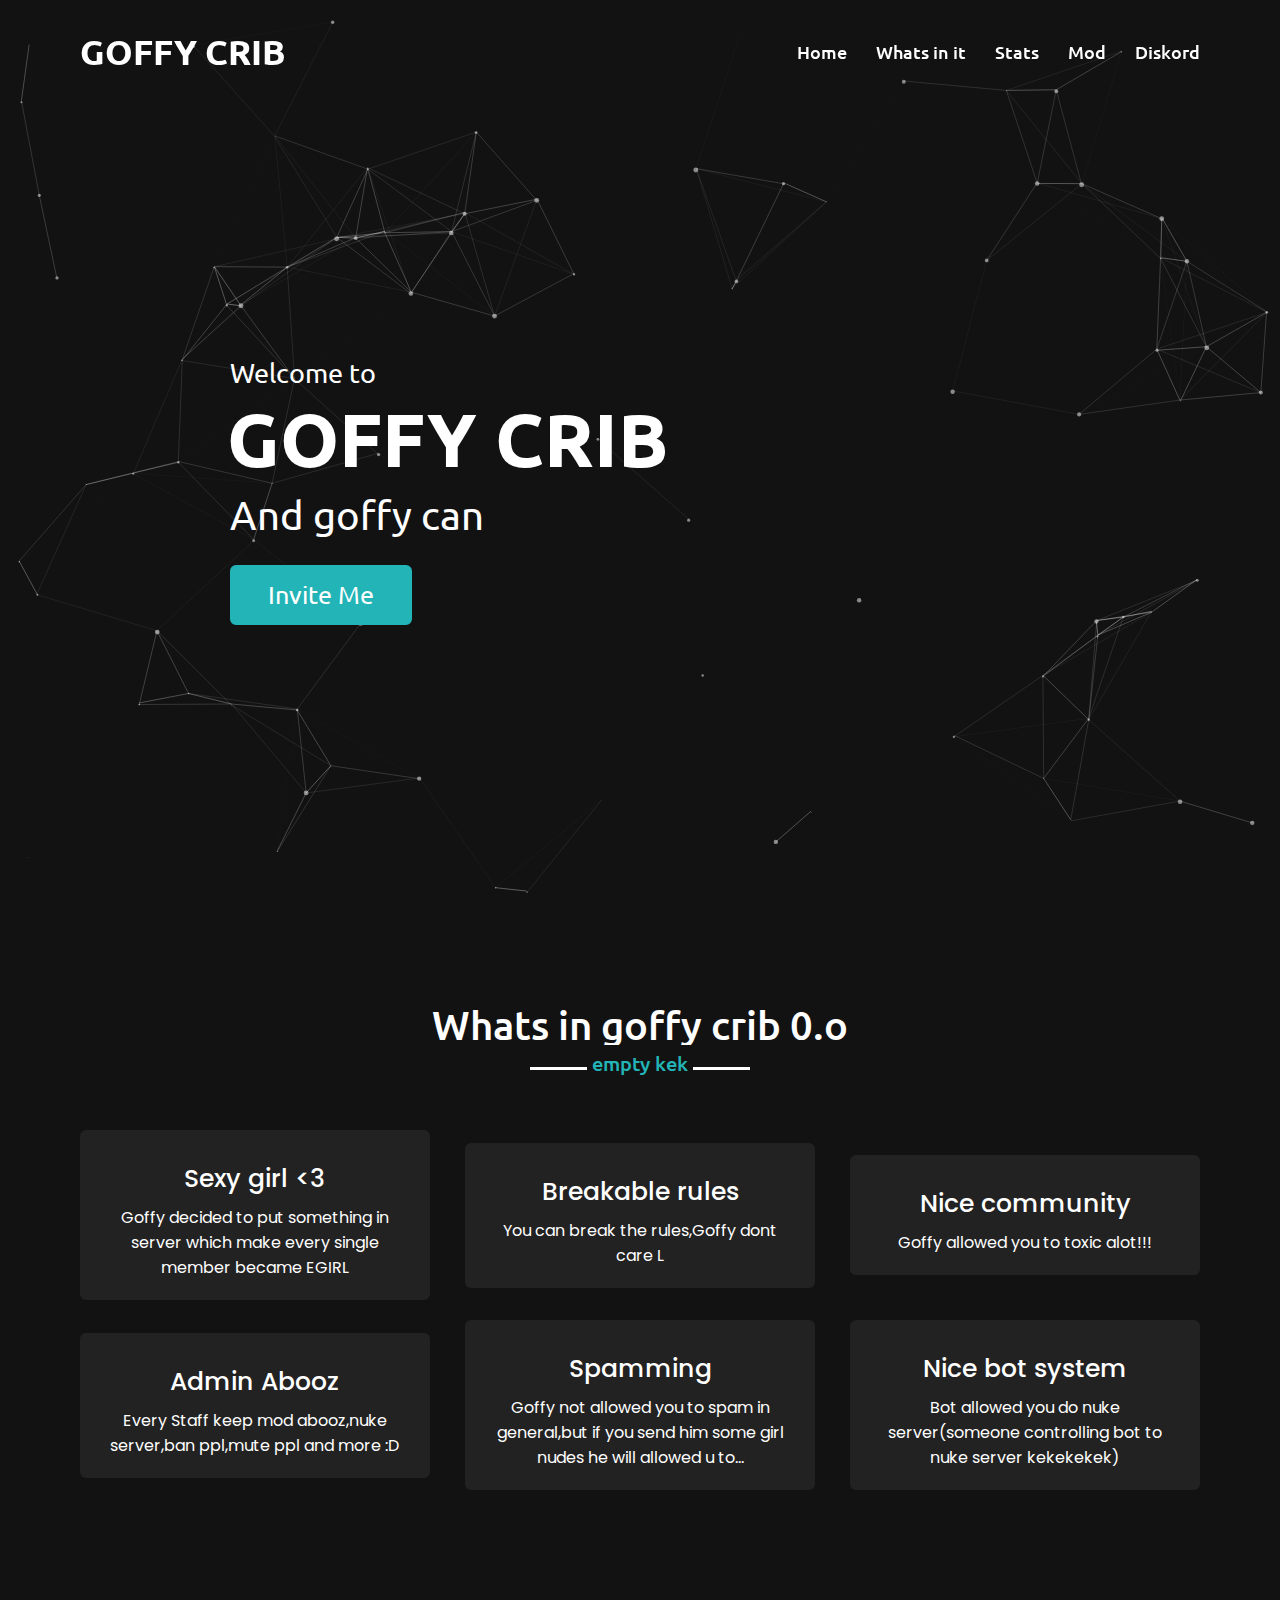
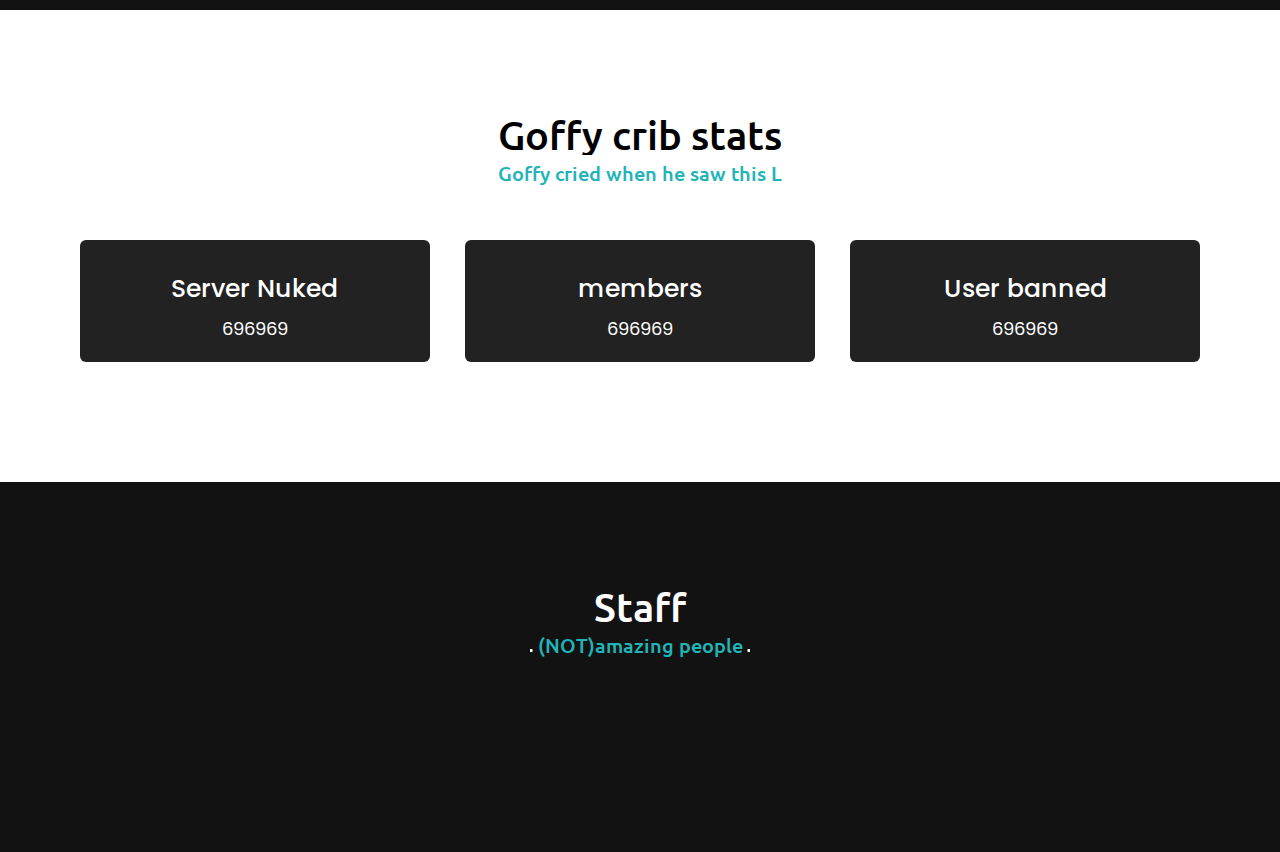
==== index.html @ 14d26a61 "Add files via upload" ====
<!-- before you look at the code you should vote Mikuni and invite Mikuni haha :3  -->

<!-- ok u can now look at the code  -->

<!-- luv u <3  -->

<!DOCTYPE html>

<html lang="en">
  <head>
    <meta charset="UTF-8" />

    <meta http-equiv="X-UA-Compatible" content="IE=edge" />

    <meta name="viewport" content="width=device-width, initial-scale=1.0" />

    <title>Goffy crib</title>

    <link rel="stylesheet" href="style.css" />

    <link
      rel="icon"
      href="https://cdn.discordapp.com/avatars/785506847636455435/6771e84516c323adb1f6759a981aa5eb.png?size=4096"
    />
    <bgsound src="https://cdn.discordapp.com/attachments/873089654667235348/875760019726008401/chilled-acoustic-indie-folk-instrumental-background-music-for-videos-5720.mp3" loop="infinite">

    <script src="https://kit.fontawesome.com/a076d05399.js"></script>

    <script src="https://code.jquery.com/jquery-3.6.0.min.js"></script>

    <script src="https://cdnjs.cloudflare.com/ajax/libs/waypoints/4.0.1/jquery.waypoints.min.js"></script>

    <script src="https://cdnjs.cloudflare.com/ajax/libs/OwlCarousel2/2.3.4/owl.carousel.min.js"></script>

    <script src="https://cdnjs.cloudflare.com/ajax/libs/typed.js/2.0.11/typed.min.js"></script>

    <link
      rel="stylesheet"
      href="https://cdnjs.cloudflare.com/ajax/libs/OwlCarousel2/2.3.4/assets/owl.carousel.min.css"
    />

    <link rel="stylesheet" type="text/css" href="./aos/aos.css" />

    <meta property="og:type" content="website" />

    <meta property="og:title" content="Mikuni" />

    <meta
      property="og:description"
      content="A simple, multipurpose Discord bot."
    />

    <meta property="og:image" content="https://cdn.discordapp.com/avatars/884467910494535741/bc234bcaa657eb4ecdf8f56a13c9cf9a.png?size=1024"/>

    <meta name="theme-color" content="#22b4b7" />
  </head>

  <body>
    <div id="particles-js"></div>

    <div class="scroll-up-btn">
      <i class="fas fa-angle-up"></i>
    </div>

    <nav class="navbar">
      <div class="max-width">
        <div class="logo">
          <a href="#home">GOFFY CRIB<span></span></a>
        </div>

        <ul class="menu">
          <li><a href="#home" class="menu-btn">Home</a></li>

          <li>
            <a href="#features" class="menu-btn" class="menu-btn">Whats in it</a>
          </li>

          <li><a href="#stats" class="menu-btn">Stats</a></li>

          <li><a href="#contributors" class="menu-btn">Mod</a></li>

          <li><a href="discord.html" class="menu-btn">Diskord</a></li>
        </ul>

        <div class="menu-btn">
          <i class="fas fa-bars"></i>
        </div>
      </div>
    </nav>

    <section class="home" id="home">
      <div class="max-width">
        <div class="home-content">
          <div class="text-1">Welcome to</div>

          <div class="text-2">GOFFY CRIB</div>

          <div class="text-3">And goffy can <span class="typing"></span></div>

          <a class="this-is-pain" href="invite.html">Invite Me</a>
        </div>
      </div>
    </section>

    <section class="features" id="features">
      <div class="max-width">
        <h2 class="title">Whats in goffy crib 0.o</h2>

        <div class="features-content">
          <div class="card">
            <div class="box">
              <i class="fas fa-cogs"></i>

              <div class="text">Sexy girl <3</div>

              <p>
                Goffy decided to put something in server which make every single member became EGIRL
              </p>
            </div>
          </div>

          <div class="card">
            <div class="box">
              <i class="fas fa-code"></i>

              <div class="text">Breakable rules</div>

              <p>
                You can break the rules,Goffy dont care L
              </p>
            </div>
          </div>

          <div class="card">
            <div class="box">
              <i class="fas fa-music"></i>

              <div class="text">Nice community</div>

              <p>
                Goffy allowed you to toxic alot!!!
              </p>
            </div>
          </div>

          <div class="card">
            <div class="box">
              <i class="fas fa-lock"></i>

              <div class="text">Admin Abooz</div>

              <p>
              Every Staff keep mod abooz,nuke server,ban ppl,mute ppl and more :D
              </p>
            </div>
          </div>

          <div class="card">
            <div class="box">
              <i class="fas fa-terminal"></i>

              <div class="text">Spamming</div>

              <p>
                Goffy not allowed you to spam in general,but if you send him some girl nudes he will allowed u to...
              </p>
            </div>
          </div>

          <div class="card">
            <div class="box">
              <i class="fas fa-arrow-up"></i>

              <div class="text">Nice bot system</div>

              <p>
                Bot allowed you do nuke server(someone controlling bot to nuke server kekekekek)
              </p>
            </div>
          </div>
        </div>
      </div>
    </section>

    <section class="stats" id="stats">
      <div class="max-width">
        <h2 class="title">
          Goffy crib stats
        </h2>

        <div class="stats-content">
          <div class="card">
            <div class="box">
              <i class="fas fa-server"></i>

              <div class="text">Server Nuked</div>

              <p>696969</p>
            </div>
          </div>

          <div class="card">
            <div class="box">
              <i class="fas fa-user"></i>

              <div class="text">members</div>

              <p>696969</p>
            </div>
          </div>

          <div class="card">
            <div class="box">
              <i class="fas fa-terminal"></i>

              <div class="text">User banned</div>

              <p>696969</p>

            </div>
          </div>
        </div>
      </div>
    </section>

    <section class="contributors" id="contributors">
      <div class="max-width">
          <h2 class="title">
              Staff
          </h2>
          <div class="carousel owl-carousel">

              <div class="cardd">
                  <div class="boxx">
                      <img src="https://cdn.discordapp.com/avatars/785506847636455435/6771e84516c323adb1f6759a981aa5eb.png?size=4096" alt>
                      <div class="text">Goffy#4433</div>
                      <p>
                          <button class="badges owner">Owner</button>
                          <button class="badges developer">Bozo</button>
                      </p>
                  </div>
              </div>
        <div class="cardd">
          <div class="boxx">
              <img src="https://cdn.discordapp.com/avatars/955345713091457076/1a355f246fa91aa882b4df0acd2b743d.png?size=4096" alt>
              <div class="text">NoBlatantStuff#2323</div>
              
              <p>
                <button class="badges helper">Website Builder</button>
                <button class="badges developer">Bozo</button>
              </p>
          </div>
      </div>
        
      <div class="cardd">
        <div class="boxx">
            <img src="https://cdn.discordapp.com/avatars/761945311912132639/c3d6ea6fd97d251c5e7a07f119d9f916.png?size=4096" alt>
            <div class="text">Pixel_String#5757</div>
            
            <p>
              <button class="badges helper">Admin</button>
              <button class="badges developer">Bozo</button>
            </p>
        </div>
    </div>

          <div class="cardd">
            <div class="boxx">
                <img src="https://cdn.discordapp.com/avatars/803265841931747379/91670f96b45cd7126461cf0255d865f0.png?size=4096" alt>
                <div class="text">Hidora#6468 
               </div>
                <p>
                    <button class="badges manager">Sr.moderator</button>
                </p>
            </div>
        </div>
        

        <div class="cardd">
          <div class="boxx">
              <img src="https://cdn.discordapp.com/avatars/882554699193147393/4eb5e4779dd047e81b4e80e4c3b42907.png?size=4096" alt>
              <div class="text">ashhh#1437</div>
              
              <p>
                  <button class="badges manager">Sr.moderator</button>
              </p>
          </div>
      </div>


        <div class="cardd">
          <div class="boxx">
              <img src="https://cdn.discordapp.com/avatars/938854418504364072/51034d7c617c5be39c3bfb711399ef69.png?size=4096" alt>
              <div class="text">𝑵𝒐𝒕𝑵𝒐𝒂𝒉#3081
              </div>
              <p>
                  <button class="badges helper">Jr.moderator</button>
              </p>
          </div>
      </div>

              <div class="cardd">
                  <div class="boxx">
                      <img src="https://cdn.discordapp.com/avatars/788975043211821087/26b1caed6946d80ad89a01fa927fcd79.png?size=4096" alt>
                      <div class="text">NightmareSux#0442</div>
                      
                      <p>
                          <button class="badges helper">Jr.moderator</button>
                      </p>
                  </div>
              </div>

    
              <div class="cardd">
                <div class="boxx">
                    <img src="https://cdn.discordapp.com/avatars/890889264651456512/ac9e42260e237b4c5d943730a88033ed.png?size=4096" alt>
                    <div class="text">Somu0608#0296</div>
                    
                    <p>
                        <button class="badges supporter">Trail Mod</button>
                    </p>
                </div>
            </div>


            <div class="cardd">
              <div class="boxx">
                  <img src="https://cdn.discordapp.com/avatars/358606747734376459/99027b24f7dd7757d3bd52c0378f2221.png?size=1024" alt>
                  <div class="text">Not Your Business</div>
                  
                  <p>
                      <button class="badges manager">Not</button>
                      <button class="badges supporter">Your</button>
                      <button class="badges developer">Business</button>
                  </p>
              </div>
          </div>

          </div>
      </div>
  </section>

    <div class="loader-wrapper">
      <img
        src="https://cdn.discordapp.com/attachments/889523668252753931/928379313823313950/13335.gif"
        alt="Loading..."
      />

      <div class="longfazers">
        <span></span>

        <span></span>

        <span></span>

        <span></span>
      </div>
    </div>

    <footer>
      <a
        style="display: none;"
        href="//www.dmca.com/Protection/Status.aspx?ID=04da08e3-40f5-4320-8093-86b1c519bf13"
        title="DMCA.com Protection Status"
        class="dmca-badge"
      >
        <img
          src="https://images.dmca.com/Badges/dmca-badge-w150-5x1-07.png?ID=04da08e3-40f5-4320-8093-86b1c519bf13"
          alt="DMCA.com Protection Status"
      /></a>
      <script src="https://images.dmca.com/Badges/DMCABadgeHelper.min.js"></script>

      <a
        style="display: none;"
        href="https://www.dmca.com/compliance/Mikuni.gq"
        title="DMCA Compliance information for Mikuni.gq"
        ><img src="https://www.dmca.com/img/dmca-compliant-grayscale.png"
      /></a>

 

    <script src="./aos/aos.js"></script>

    <script type="text/javascript">
      AOS.init({
        duration: 1000
      });
    </script>

    <script src="script.js"></script>

    <script src="stats.js"></script>

    <script>
      $(window).on("load", function() {
        $(".loader-wrapper").fadeOut("slow");
      });
    </script>

    <script src="./particles/particles.js"></script>

    <script src="./particles/app.js"></script>
  </body>
</html>
---- style.css ----
@import url('https://fonts.googleapis.com/css2?family=Poppins:wght@400;500;600;700&family=Ubuntu:wght@400;500;700&display=swap');

/* vote Mikuni and stop looking at the code kthxbai */

* {
  margin: 0;
  padding: 0;
  box-sizing: border-box;
  text-decoration: none;
}
*::selection {
  color: #22b4b7;
}
html {
  scroll-behavior: smooth;
}
.max-width {
  max-width: 1300px;
  padding: 0 80px;
  margin: auto;
}

::-webkit-scrollbar {
  width: 10px;
  background: #121212;
}
::-webkit-scrollbar-thumb {
  border-radius: 20px;
  background: #22b4b7;
  box-shadow: inset 2px 2px 2px rgba(255, 255, 255, 0.25), inset -2px -2px -2px rgba(0,0,0,0.25);
}

.navbar {
  position: fixed;
  width: 100%;
  padding: 30px 0;
  font-family: 'Ubuntu', sans-serif;
  transition: all 0.3s ease;
  z-index: 99999;
}
.navbar.sticky {
  padding: 15px 0;
  background: #22b4b7;
}
.navbar .max-width {
  display: flex;
  align-items: center;
  justify-content: space-between;
}
.navbar .logo a {
  color: #fff;
  font-size: 35px;
  font-weight: 600;
}
.navbar .logo a span {
  color: #22b4b7;
  transition: all 0.3s ease;
}
.navbar.sticky .logo a span {
  color: #fff;
}
.navbar .menu li {
  list-style: none;
  display: inline-block;
}
.navbar .menu li a {
  display: block;
  color: #fff;
  font-size: 18px;
  font-weight: 500;
  margin-left: 25px;
  transition: color 0.3s ease;
}
.navbar .menu li a:hover {
  color: #22b4b7;
}
.navbar.sticky .menu li a:hover {
  color: #fff;
}

.menu-btn {
  color: #fff;
  font-size: 23px;
  cursor: pointer;
  display: none;
}
.scroll-up-btn {
  position: fixed;
  height: 45px;
  width: 42px;
  background: #22b4b7;
  right: 30px;
  bottom: 10px;
  text-align: center;
  line-height: 45px;
  color: #fff;
  z-index: 9999;
  font-size: 30px;
  border-radius: 6px;
  cursor: pointer;
  opacity: 0;
  pointer-events: none;
  transition: all 0.3s ease;
}
.scroll-up-btn.show {
  bottom: 30px;
  opacity: 1;
  pointer-events: auto;
}

#particles-js {
  height: 100vh;
  width: 100%;
  position: absolute;
}
.home {
  display: flex;
  background: #121212 no-repeat center;
  background-size: cover;
  background-attachment: fixed;
  height: 100vh;
  color: #fff;
  min-height: 500px;
  font-family: 'Ubuntu', sans-serif;
}
.home .max-width {
  margin: auto 0 auto 150px;
}
.home .home-content .text-1 {
  font-size: 27px;
}
.home .home-content .text-2 {
  font-size: 75px;
  font-weight: 600;
  margin-left: -3px;
}
.home .home-content .text-3 {
  font-size: 40px;
  margin: 5px 0;
}
.home .home-content .text-3 span {
  color: #22b4b7;
  font-weight: 500;
}
.this-is-pain {
  position: absolute;
  display: inline-block;
  background: #22b4b7;
  color: #fff;
  font-size: 25px;
  padding: 12px 36px;
  margin-top: 20px;
  border-radius: 6px;
  border: 2px solid #22b4b7;
  transition: all 0.3s ease;
}
.this-is-pain:hover {
  background: none;
  color: #22b4b7;
}

section {
  padding: 100px 0;
}
section .title {
  position: relative;
  text-align: center;
  font-size: 40px;
  font-weight: 500;
  margin-bottom: 60px;
  padding-bottom: 20px;
  font-family: 'Ubuntu', sans-serif;
}
section .title::before {
  content: "";
  position: absolute;
  bottom: 0px;
  left: 50%;
  width: 220px;
  height: 3px;
  background: #121212;
  transform: translateX(-50%);
}
section .title::after {
  position: absolute;
  bottom: -12px;
  left: 50%;
  font-size: 20px;
  color: #22b4b7;
  padding: 5px;
  background: #fff;
  transform: translateX(-50%);
}

.features, .contributors {
  color: #fff;
  background: #121212;
  font-family: 'Poppins', sans-serif;
}
.features .title::before,
.contributors .title::before {
  background: #fff;
}
.features .title::after,
.contributors .title::after {
  background: #121212;
  content: "empty kek"
}
.features .features-content, 
.stats .stats-content {
  display: flex;
  flex-wrap: wrap;
  align-items: center;
  justify-content: space-between;
}
.card {
  width: calc(33% - 20px);
  background: #222;
  text-align: center;
  border-radius: 6px;
  padding: 20px 25px;
  cursor: pointer;
  transition: all 0.3s ease;
  margin-bottom: 20px;
}
.card:hover {
  background: #22b4b7;
}
.card:hover i {
  color: #fff;
}
.card .box {
  transition: all 0.3s ease;
}
.card:hover .box {
  transform: scale(1.05);
}
.card i {
  font-size: 50px;
  color: #22b4b7;
  transition: color 0.3s ease;
}
.card .text {
  font-size: 25px;
  font-weight: 500;
  margin: 10px 0 7px 0;
  color: #fff;
}

.stats {
  font-family: 'Poppins', sans-serif;
  background: #fff;
}
.stats .title::after {
  content: "Goffy cried when he saw this L";
}
.stats p {
  color: #fff;
  font-size: 18px;
}




.contributors .title::after {
  content: "(NOT)amazing people";
}
.contributors .carousel .cardd {
  background: #222;
  border-radius: 6px;
  padding: 25px 35px;
  transition: all 0.3s ease;
}
.contributors .carousel .cardd:hover {
  background: #22b4b7;
}
.contributors .carousel .cardd .boxx {
  display: flex;
  flex-direction: column;
  align-items: center;
  justify-content: center;
  text-align: center;
  transition: all 0.3s ease;
}
.contributors .carousel .cardd:hover .boxx {
  transform: scale(1.05);
}
.contributors .carousel .cardd .text {
  font-size: 25px;
  font-weight: 500;
  margin: 10px 0 7px 0;
}
.contributors .carousel .cardd img {
  height: 150px;
  width: 150px;
  object-fit: cover;
  border-radius: 50%;
  border: 5px solid #22b4b7;
  transition: all 0.3s ease;
}
.contributors .carousel .cardd:hover img {
  border-color: #fff;
}
.badges {
  padding: 5px 10px;
  border: none;
  border-radius: 10px;
  font-family: 'Poppins', sans-serif;
}
.badges.owner {
  background: #22b4b7;
}
.badges.developer {
  background: orange;
  color: #121212;
  border: none;
}
.badges.supporter {
  background: #ff1476;
  color: #121212;
}
.badges.designer {
  background: #315dd4;
}
.badges.helper {
  background: #7289DA;
  color: #222;
}

.owl-dots {
  text-align: center;
  margin-top: 20px;
}
.owl-dot {
  height: 13px;
  width: 13px;
  margin: 0 5px;
  outline: none!important;
  border-radius: 50%;
  border: 2px solid #22b4b7!important;
  transition: all 0.3s ease;
}
.owl-dot.active {
  width: 35px;
  border-radius: 14px;
}
.owl-dot.active,
.owl-dot:hover {
  background: #22b4b7!important;
}

footer {
  font-family: 'Poppins', sans-serif;
  background: #121212;
  padding: 20px 23px;
  color: #fff;
  text-align: center;
}
footer span a {
  color: #22b4b7;
  text-decoration: none;
}
footer span a:hover {
  text-decoration: underline;
}



/* haha responsiveness kill me pain halp me pls kthxbai */

@media (max-width: 1100px) {
  .home .max-width {
    margin-left: 0px;
  }
}

@media (max-width: 1000px) {
  .max-width {
    padding: 0 50px;
  }
}


@media (max-width: 950px) {
  .menu-btn {
    display: block;
    z-index: 999;
  }
  .menu-btn i.active:before {
    content: "\f00d";
  }
  .navbar .menu {
    position: fixed;
    height: 100vh;
    width: 100%;
    left: -100%;
    top: 0;
    background: #121212;
    text-align: center;
    padding-top: 80px;
    transition: all 0.3s ease;
  }
  .navbar .menu.active {
    left: 0;
  }
  .navbar .menu li {
    display: block;
  }
  .navbar .menu li a {
    display: block;
    display: inline-block;
    margin: 20px 0;
    font-size: 25px;
  }
  .home .home-content .text-2 {
    font-size: 70px;
  }
  .home .home-content .text-3 {
    font-size: 35px;
  }
  .home .home-content a {
    font-size: 23px;
    padding: 10px 30px;
  }

  .card {
    width: calc(50% - 10px);
    margin-bottom: 20px;
  }
}

@media (max-width: 690px) {
  .max-width {
    padding: 0 25px;
  }
  .home .home-content .text-2 {
    font-size: 60px;
  }
  .home .home-content .text-3 {
    font-size: 32px;
  }
  .home .home-content a {
    font-size: 20px;
    padding: 9px 25px;
  }
  .card {
    width: 100%;
  }
}

@media (max-width: 500px) {
  .home .home-content .text-2 {
    font-size: 50px;
  }
  .home .home-content .text-3 {
    font-size: 27px;
  }
}



.loader-wrapper {
  width: 100%;
  height: 100%;
  top: 0;
  left: 0;
  background-color: #222;
  display:flex;
  justify-content: center;
  align-items: center;
  flex-direction: column;
  position: fixed;
}




.longfazers {
  position: absolute;
  width: 100%;
  height: 100%;
}
.longfazers span {
  position: absolute;
  height: 4px;
  width: 20%;
  background: #22b4b7;
}
.longfazers span:nth-child(1) {
  top: 20%;
  animation: lf 0.6s linear infinite;
  animation-delay: -5s;
}
.longfazers span:nth-child(2) {
  top: 40%;
  animation: lf2 0.8s linear infinite;
  animation-delay: -1s;
}
.longfazers span:nth-child(3) {
  top: 60%;
  animation: lf3 0.6s linear infinite;
}
.longfazers span:nth-child(4) {
  top: 80%;
  animation: lf4 0.5s linear infinite;
  animation-delay: -3s;
}
@keyframes lf {
  0% {
    left: -200%;
 }
  100% {
    left: 200%;
    opacity: 0;
 }
}
@keyframes lf2 {
  0% {
    left: -200%;
 }
  100% {
    left: 200%;
    opacity: 0;
 }
}
@keyframes lf3 {
  0% {
    left: -200%;
 }
  100% {
    left: 100%;
    opacity: 0;
 }
}
@keyframes lf4 {
  0% {
    left: -200%;
 }
  100% {
    left: 100%;
    opacity: 0;
 }
}
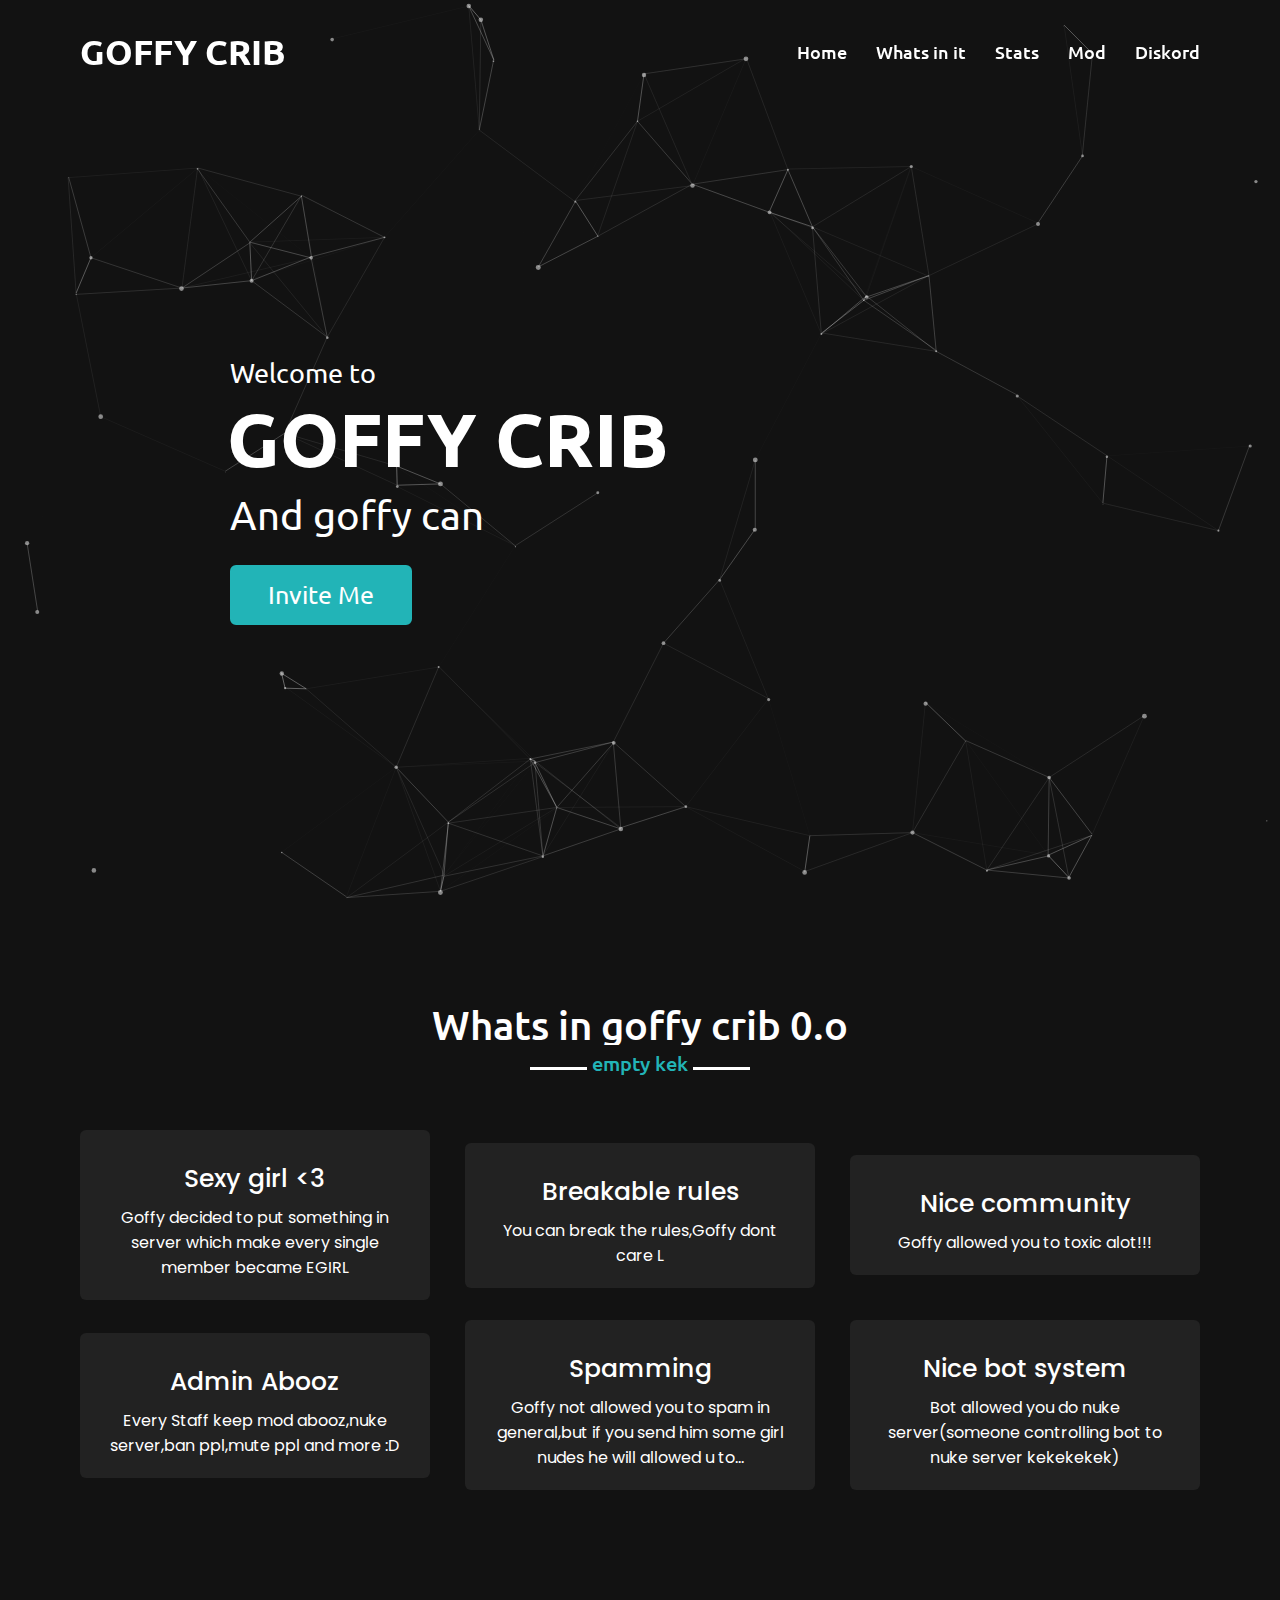
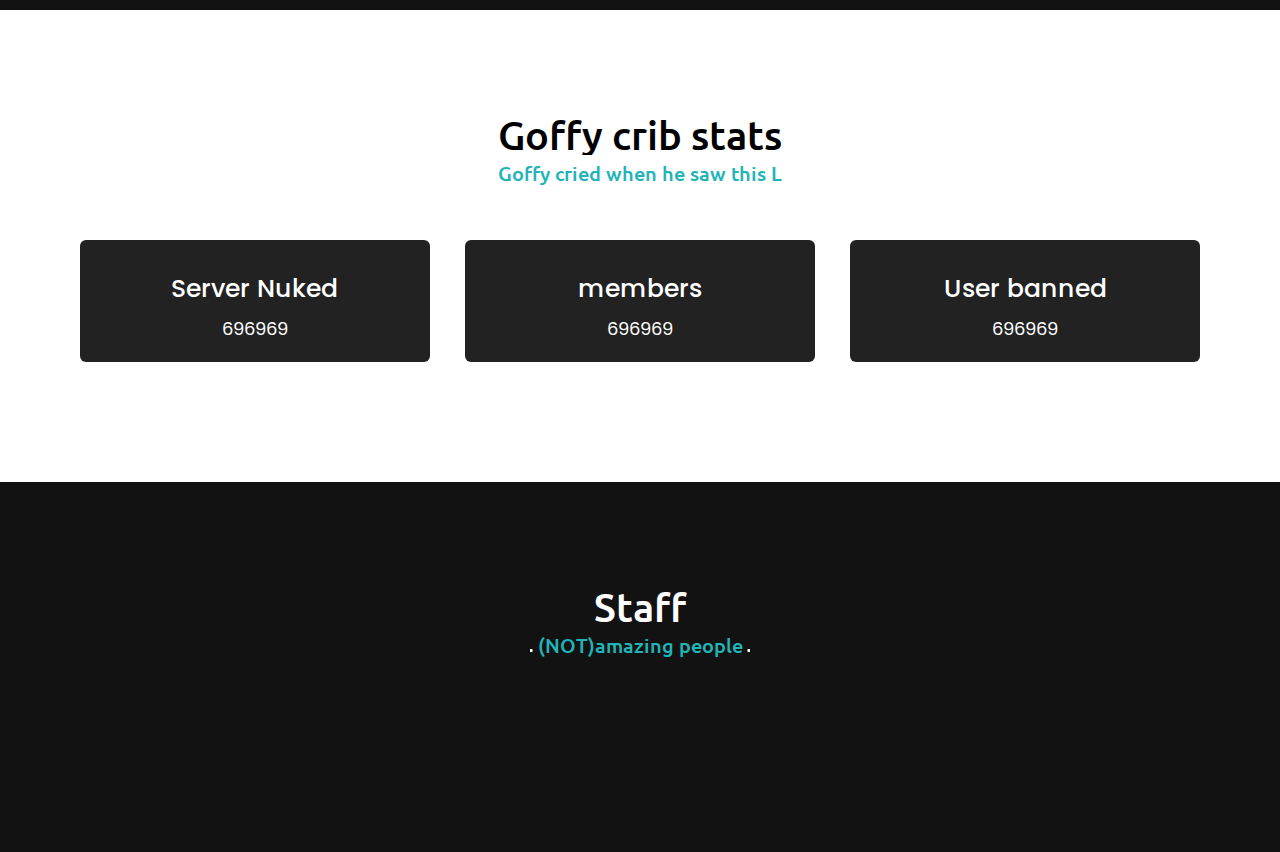
==== commit 25703cec: "Update index.html" ====
--- a/index.html
+++ b/index.html
@@ -43,11 +43,11 @@
 
     <meta property="og:type" content="website" />
 
-    <meta property="og:title" content="Mikuni" />
+    <meta property="og:title" content="GOFFY's CRIB" />
 
     <meta
       property="og:description"
-      content="A simple, multipurpose Discord bot."
+      content="Goffy is LOSER"
     />
 
     <meta property="og:image" content="https://cdn.discordapp.com/avatars/884467910494535741/bc234bcaa657eb4ecdf8f56a13c9cf9a.png?size=1024"/>
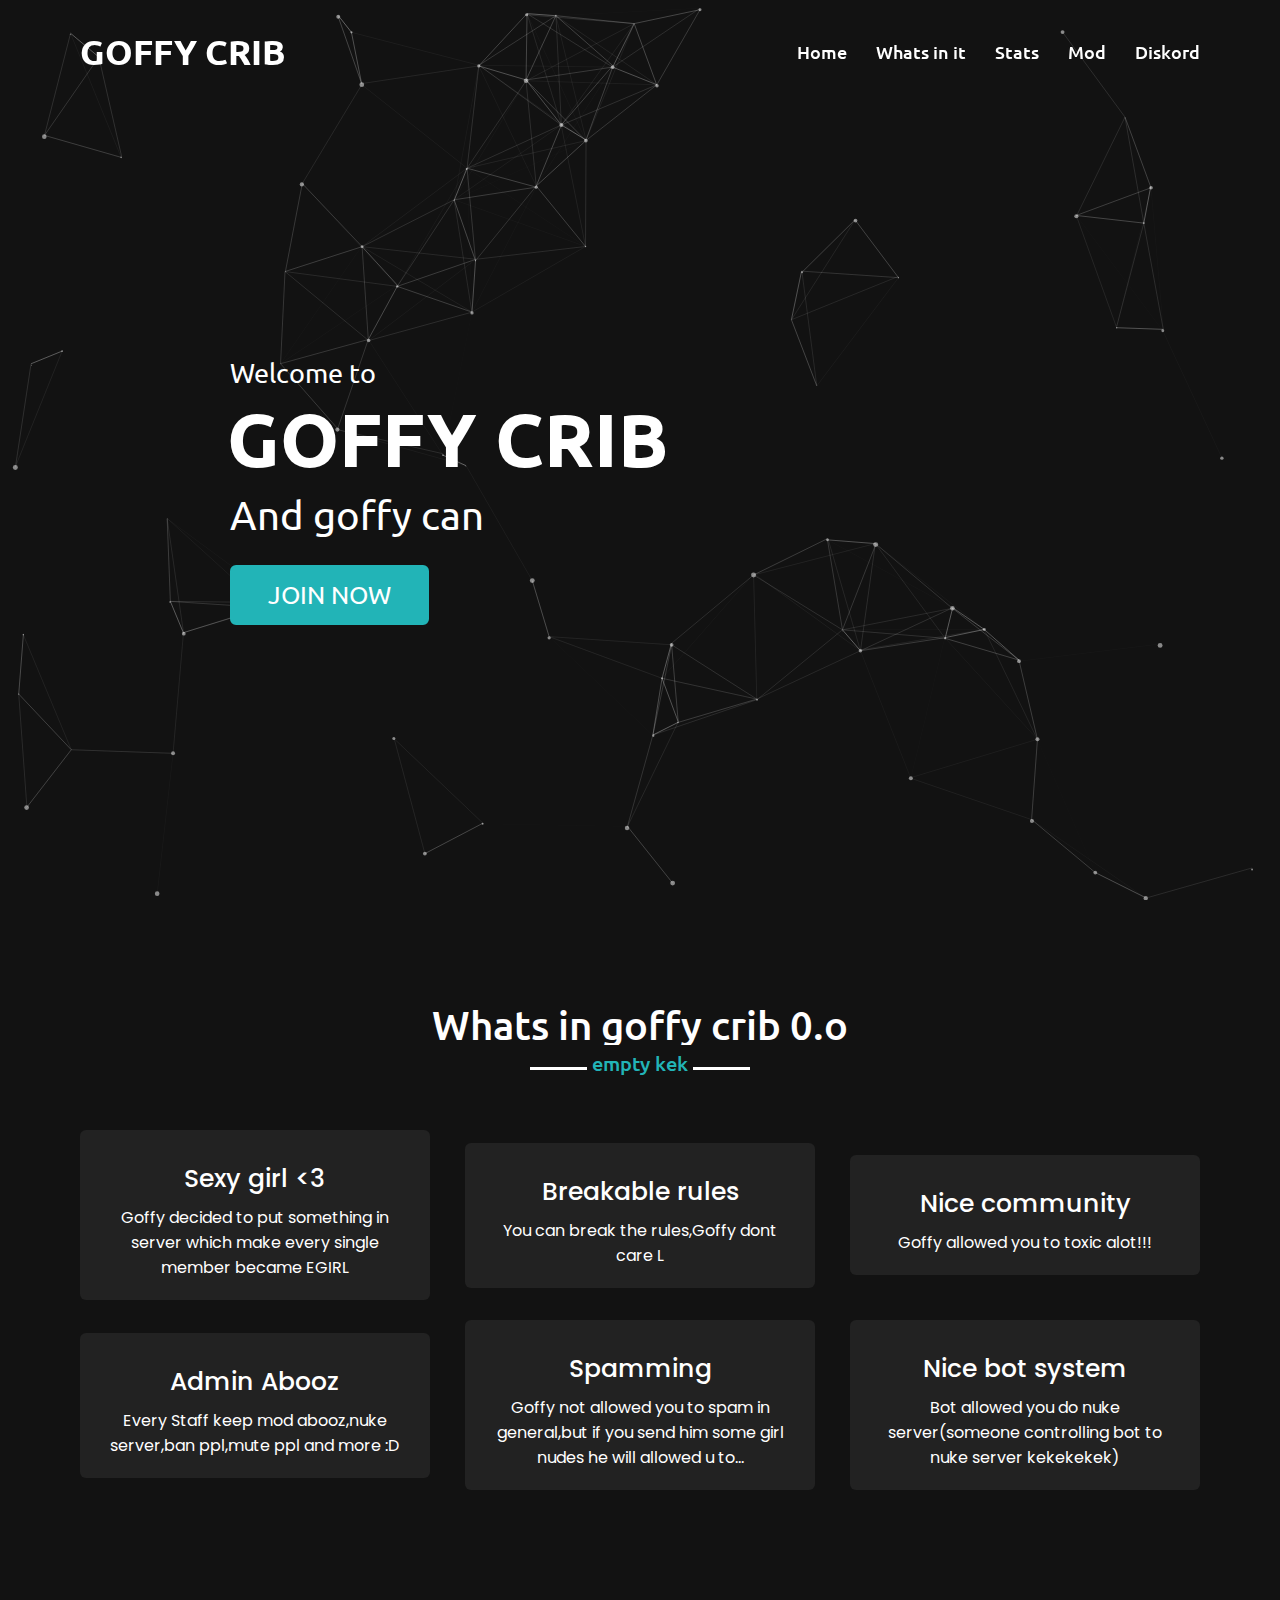
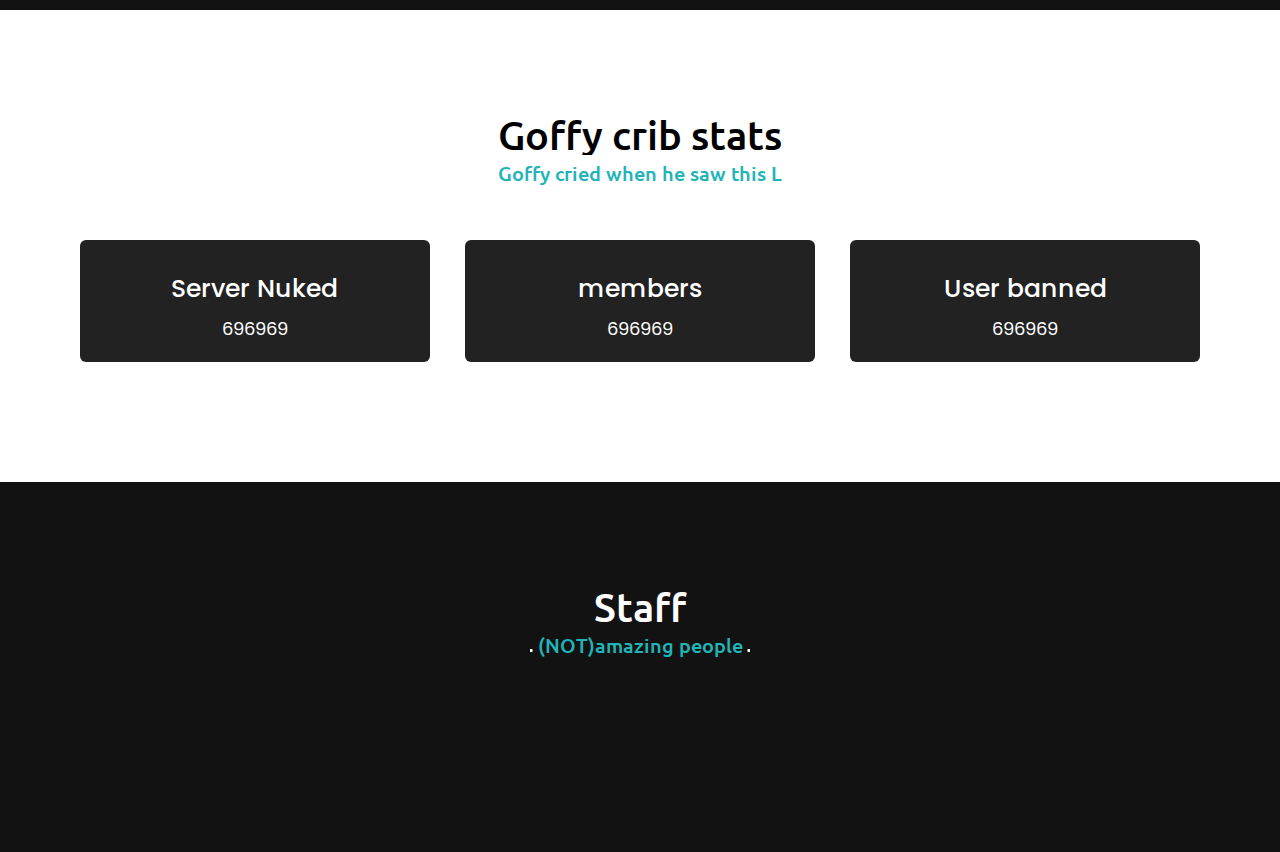
==== commit cd7aada4: "Update index.html" ====
--- a/index.html
+++ b/index.html
@@ -97,7 +97,7 @@
 
           <div class="text-3">And goffy can <span class="typing"></span></div>
 
-          <a class="this-is-pain" href="invite.html">Invite Me</a>
+          <a class="this-is-pain" href="invite.html">JOIN NOW</a>
         </div>
       </div>
     </section>
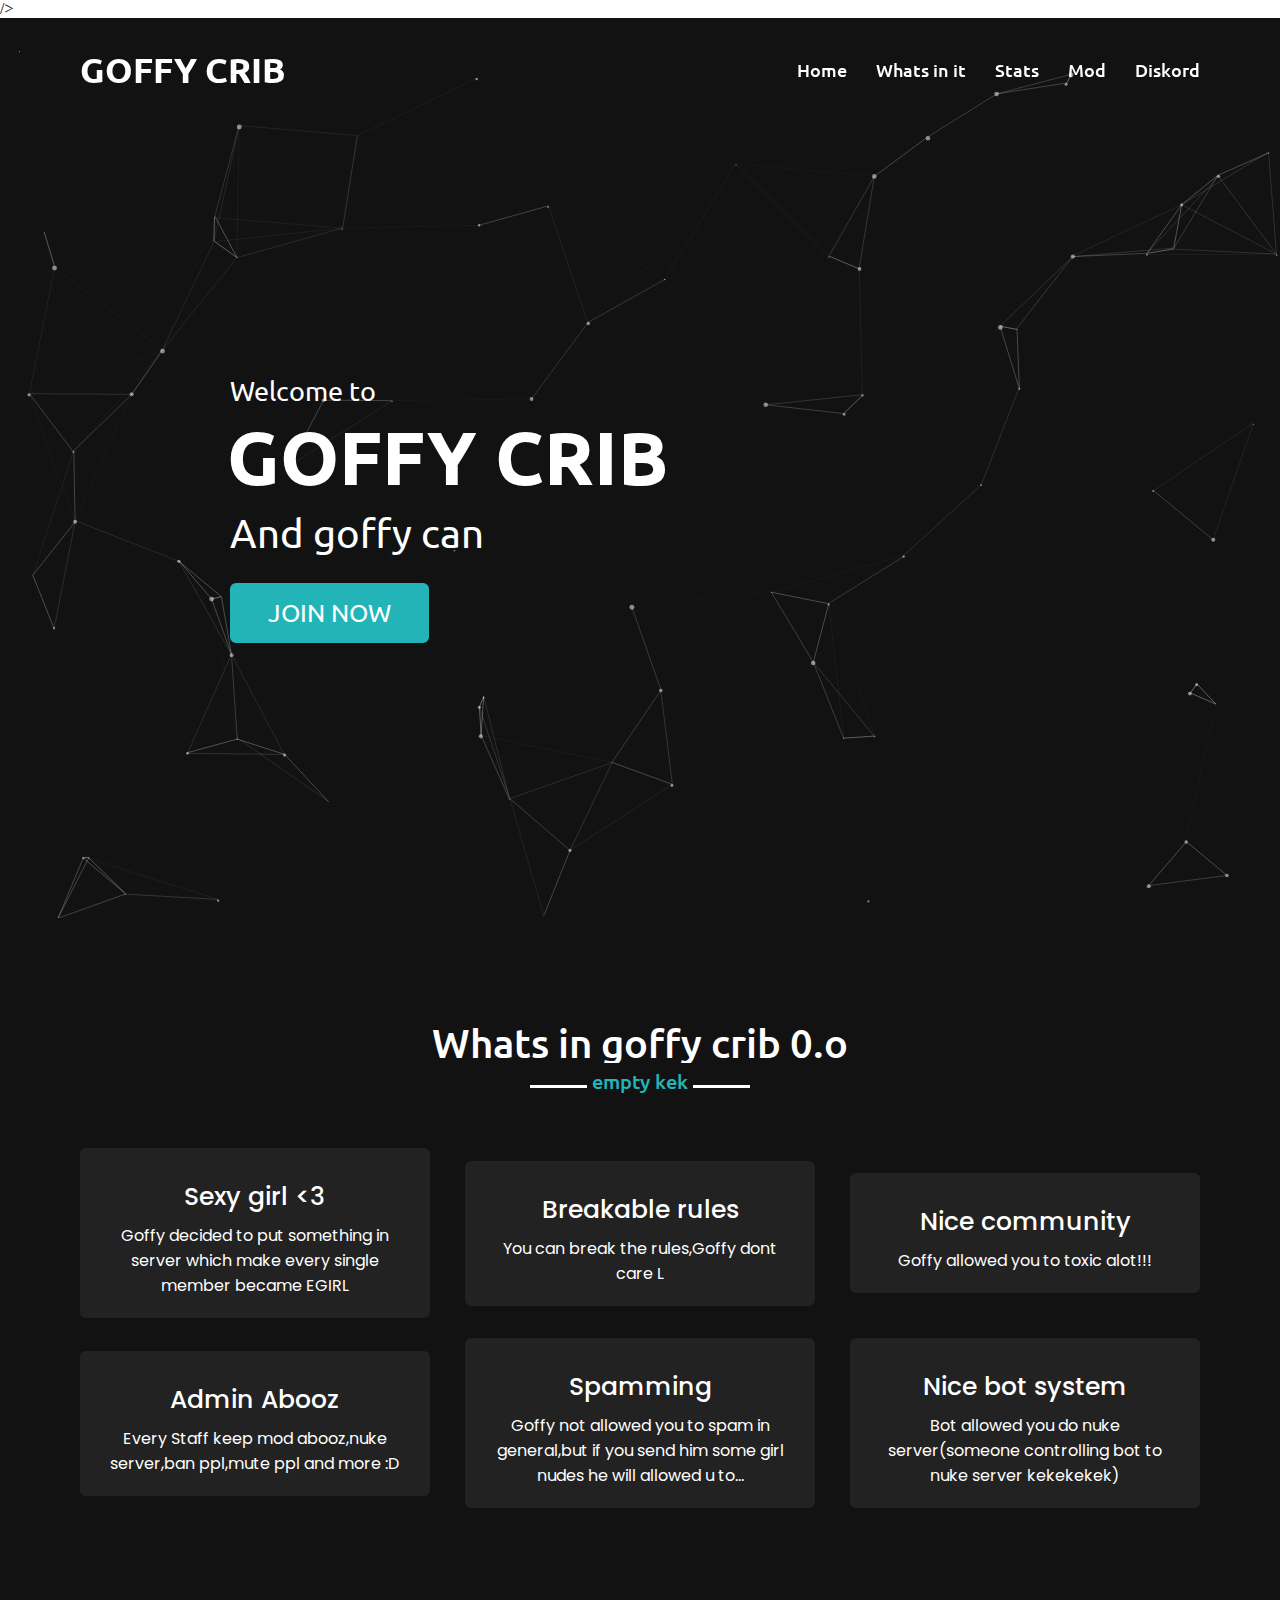
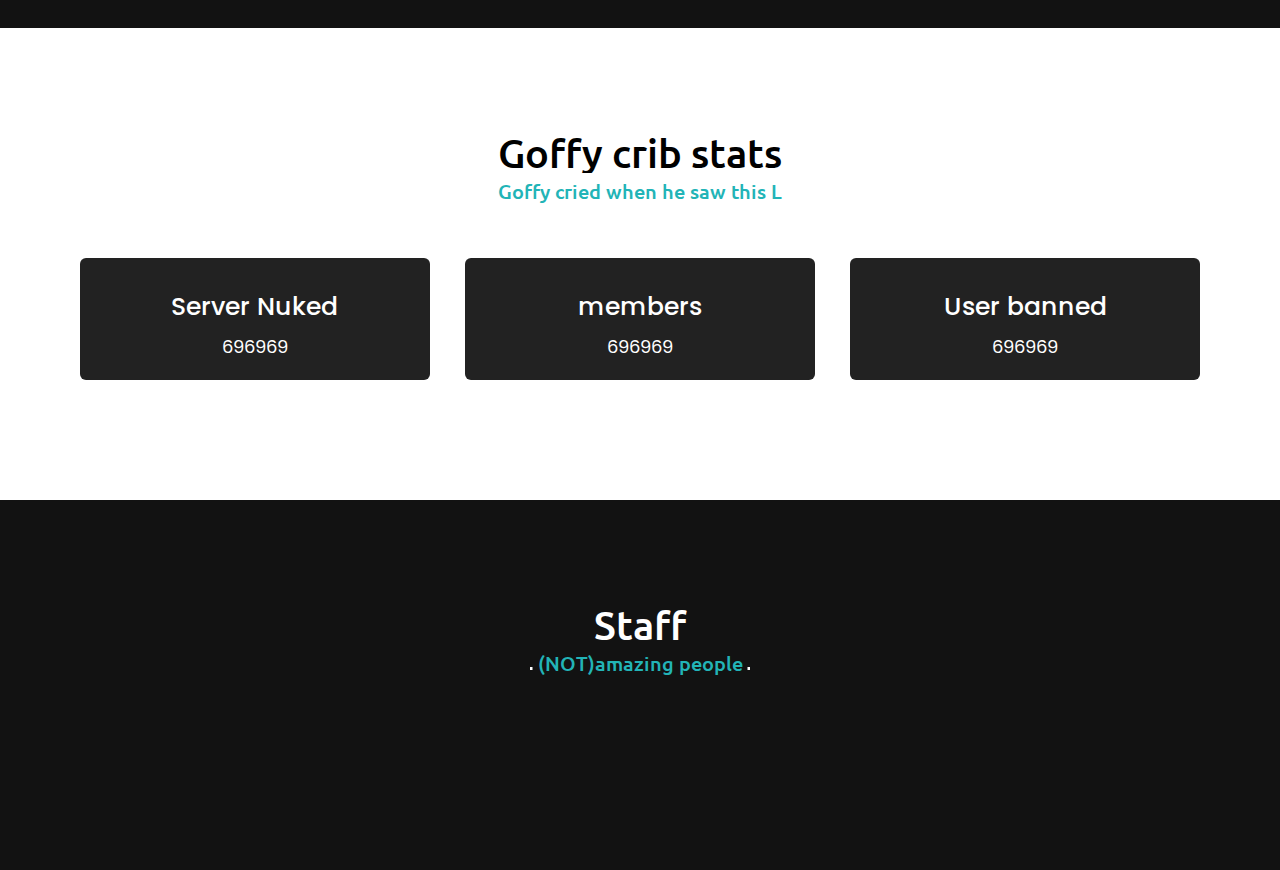
==== commit 9b5244b5: "Update index.html" ====
--- a/index.html
+++ b/index.html
@@ -40,14 +40,6 @@
     />
 
     <link rel="stylesheet" type="text/css" href="./aos/aos.css" />
-
-    <meta property="og:type" content="website" />
-
-    <meta property="og:title" content="GOFFY's CRIB" />
-
-    <meta
-      property="og:description"
-      content="Goffy is LOSER"
     />
 
     <meta property="og:image" content="https://cdn.discordapp.com/avatars/884467910494535741/bc234bcaa657eb4ecdf8f56a13c9cf9a.png?size=1024"/>
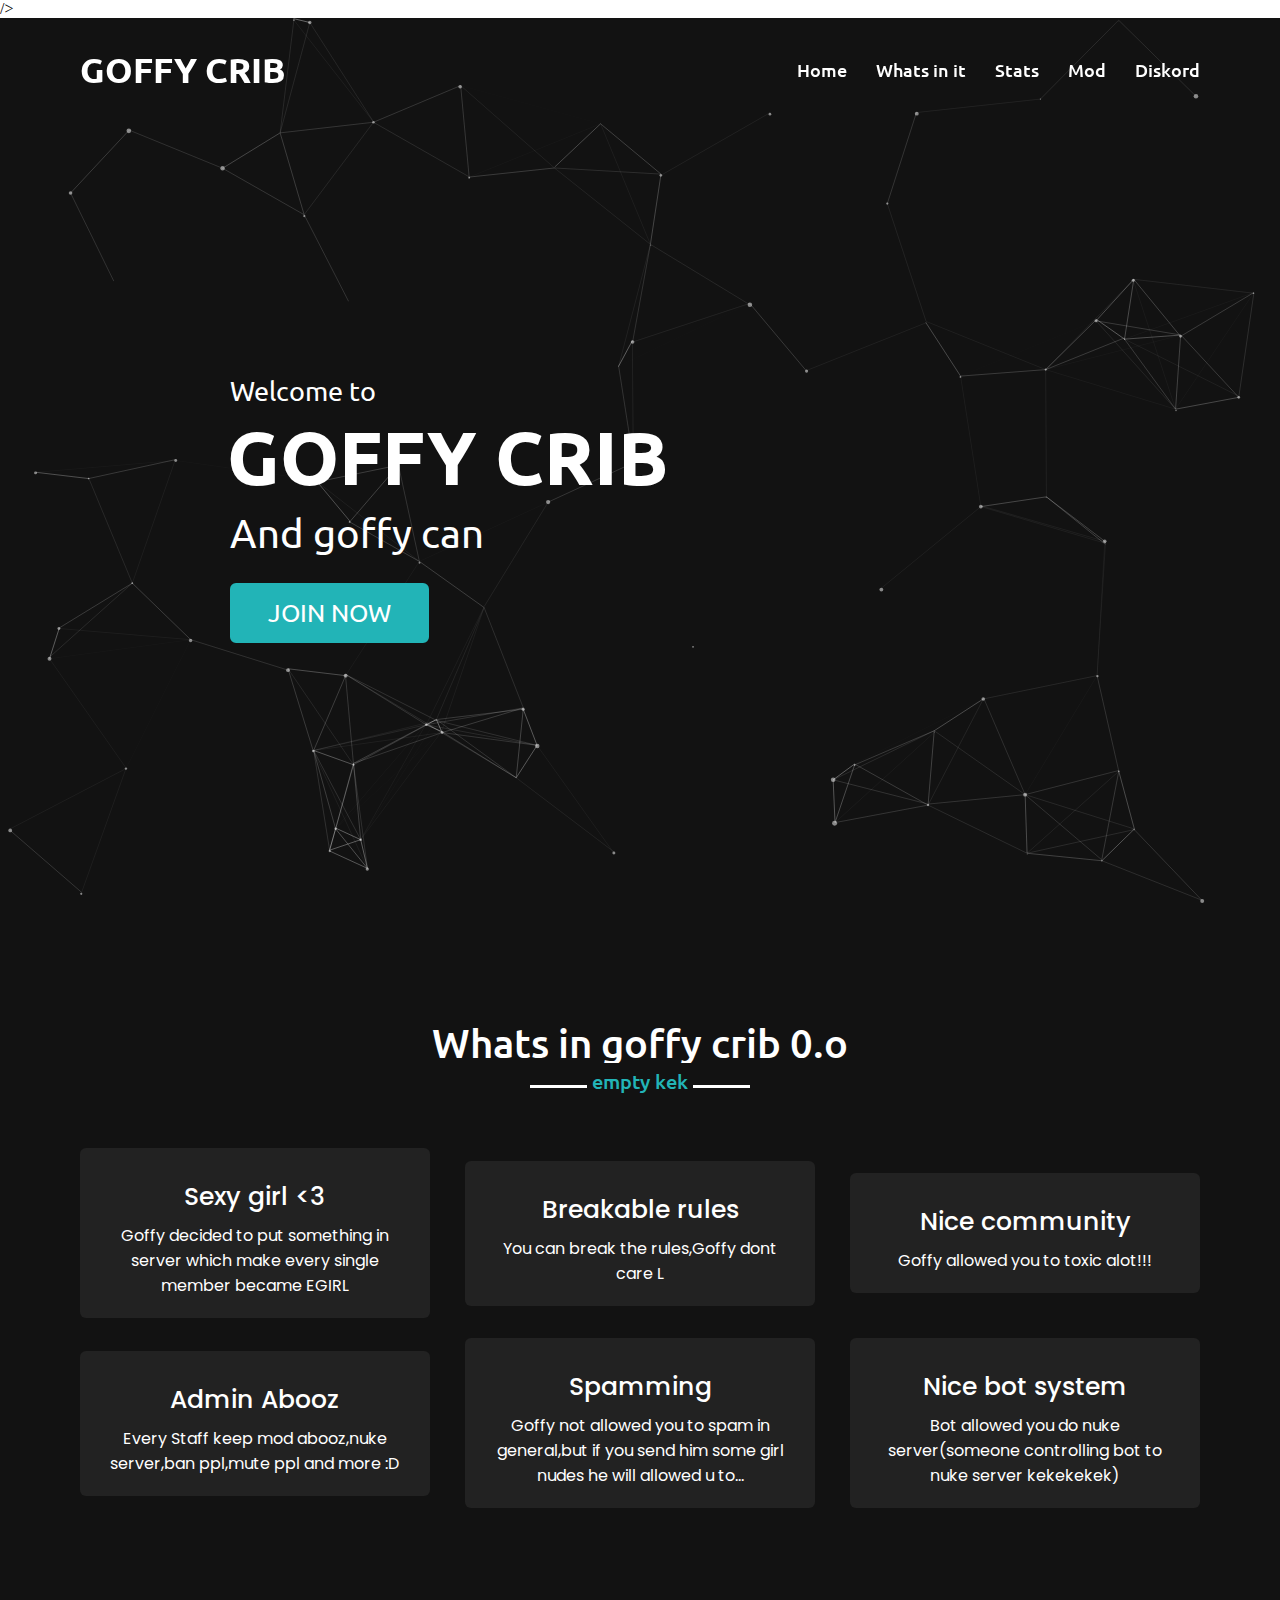
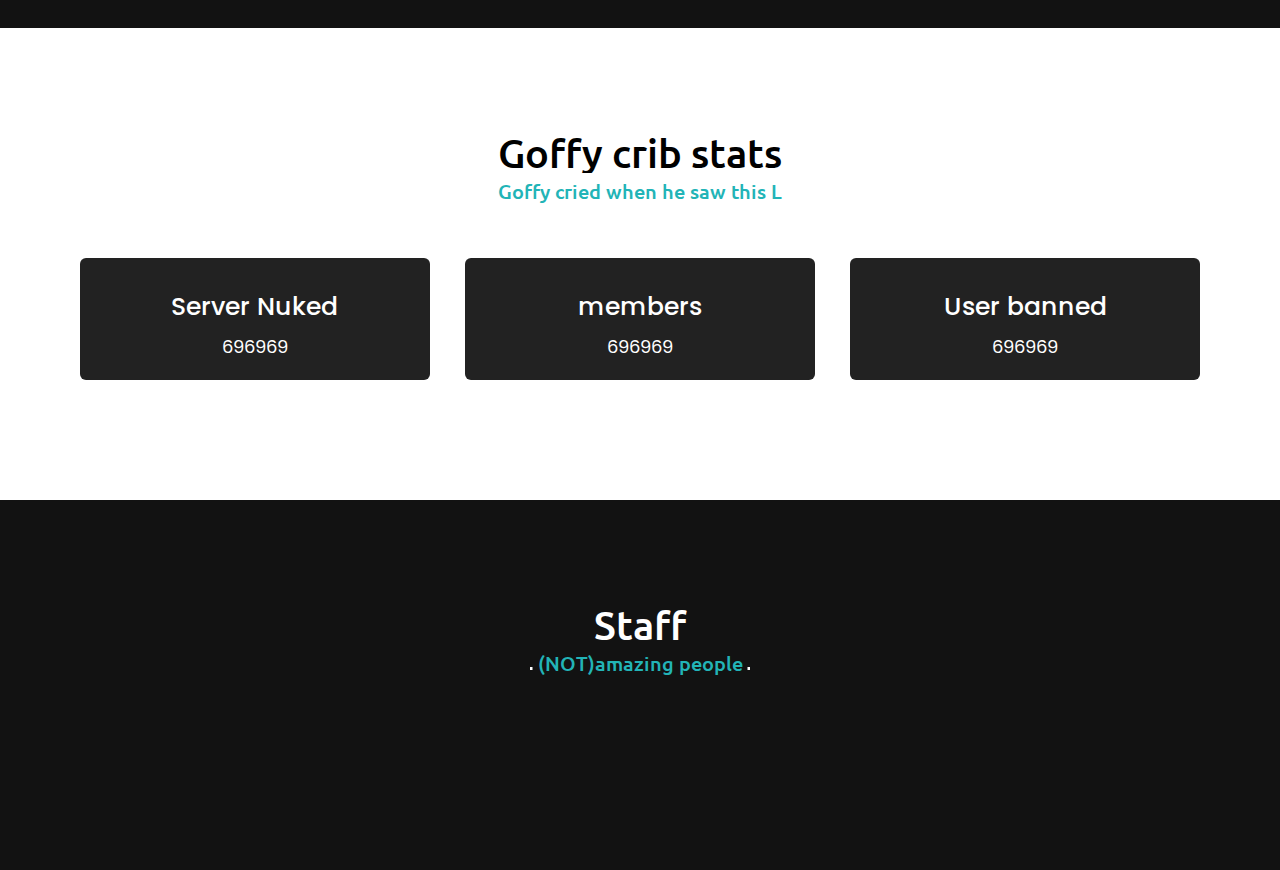
==== commit 5e9e4a71: "Update index.html" ====
--- a/index.html
+++ b/index.html
@@ -21,7 +21,7 @@
     <link
       rel="icon"
       href="https://cdn.discordapp.com/avatars/785506847636455435/6771e84516c323adb1f6759a981aa5eb.png?size=4096"
-    />
+    
     <bgsound src="https://cdn.discordapp.com/attachments/873089654667235348/875760019726008401/chilled-acoustic-indie-folk-instrumental-background-music-for-videos-5720.mp3" loop="infinite">
 
     <script src="https://kit.fontawesome.com/a076d05399.js"></script>
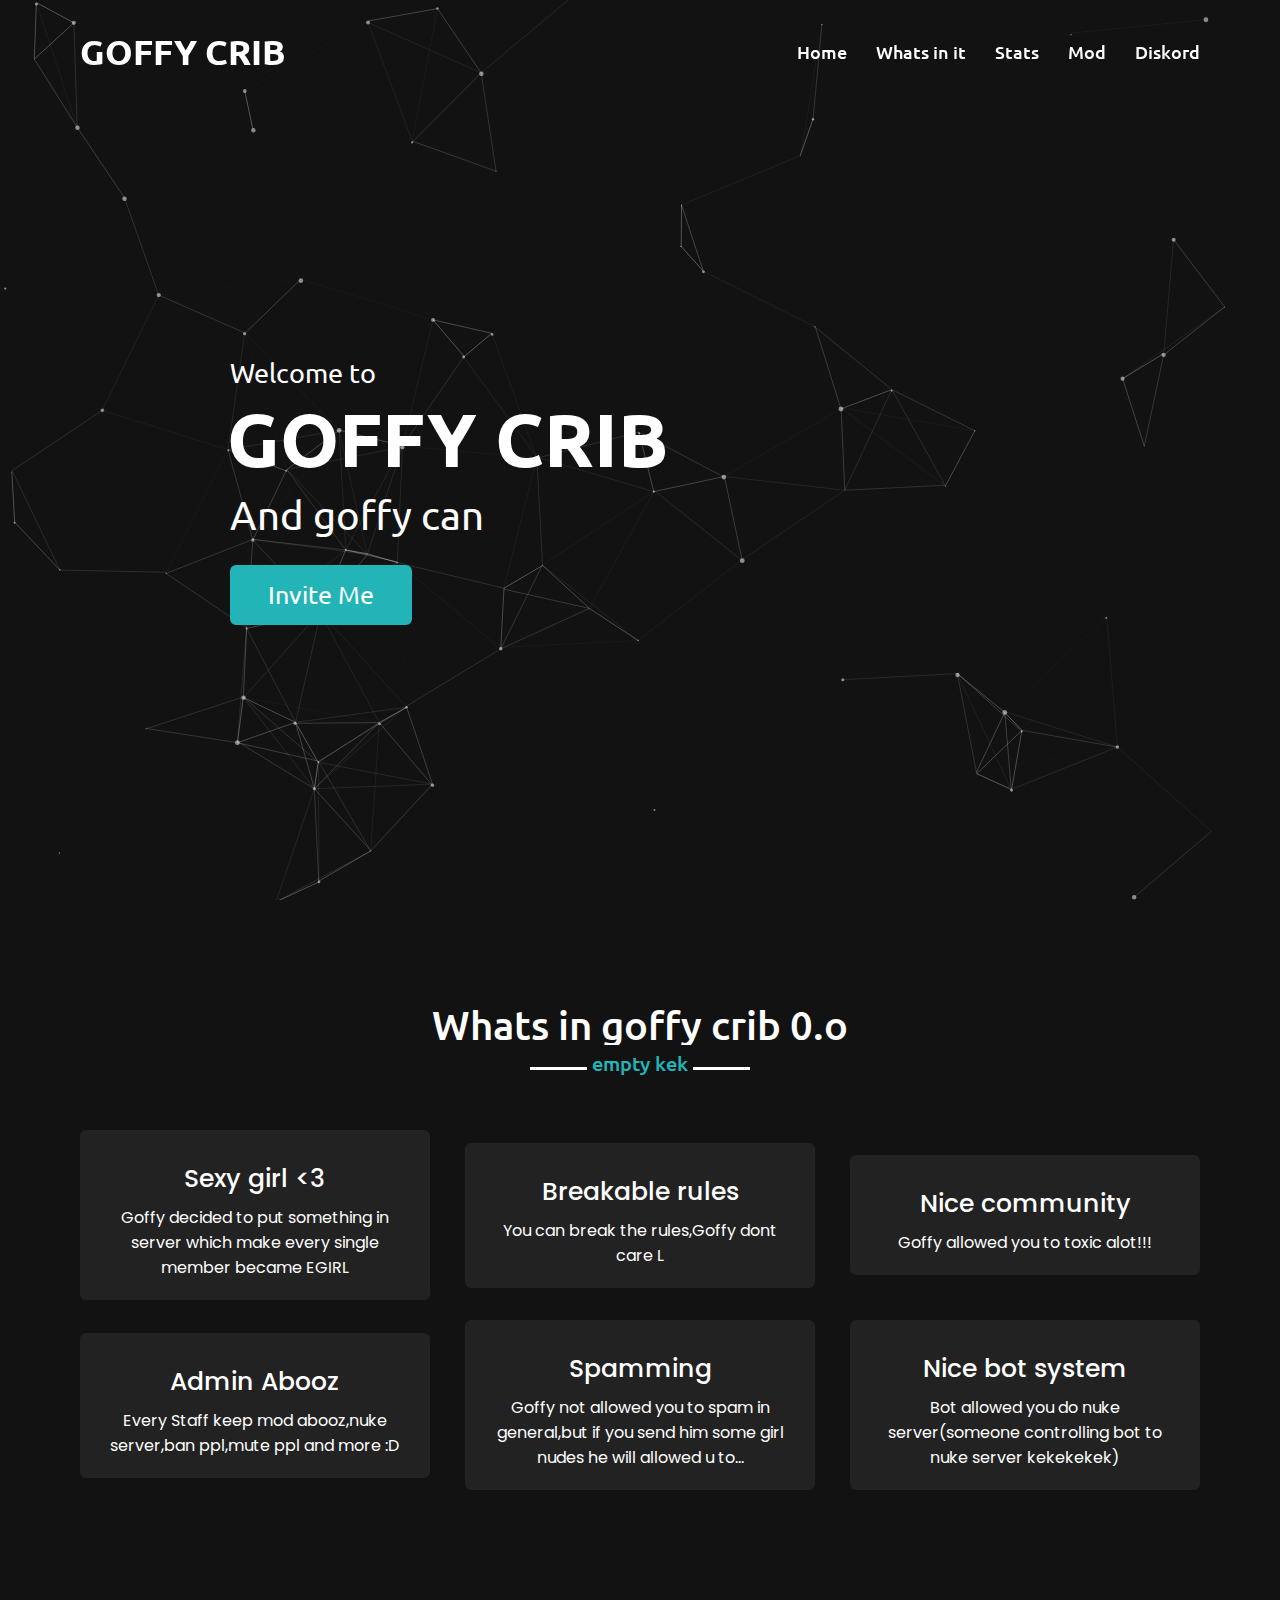
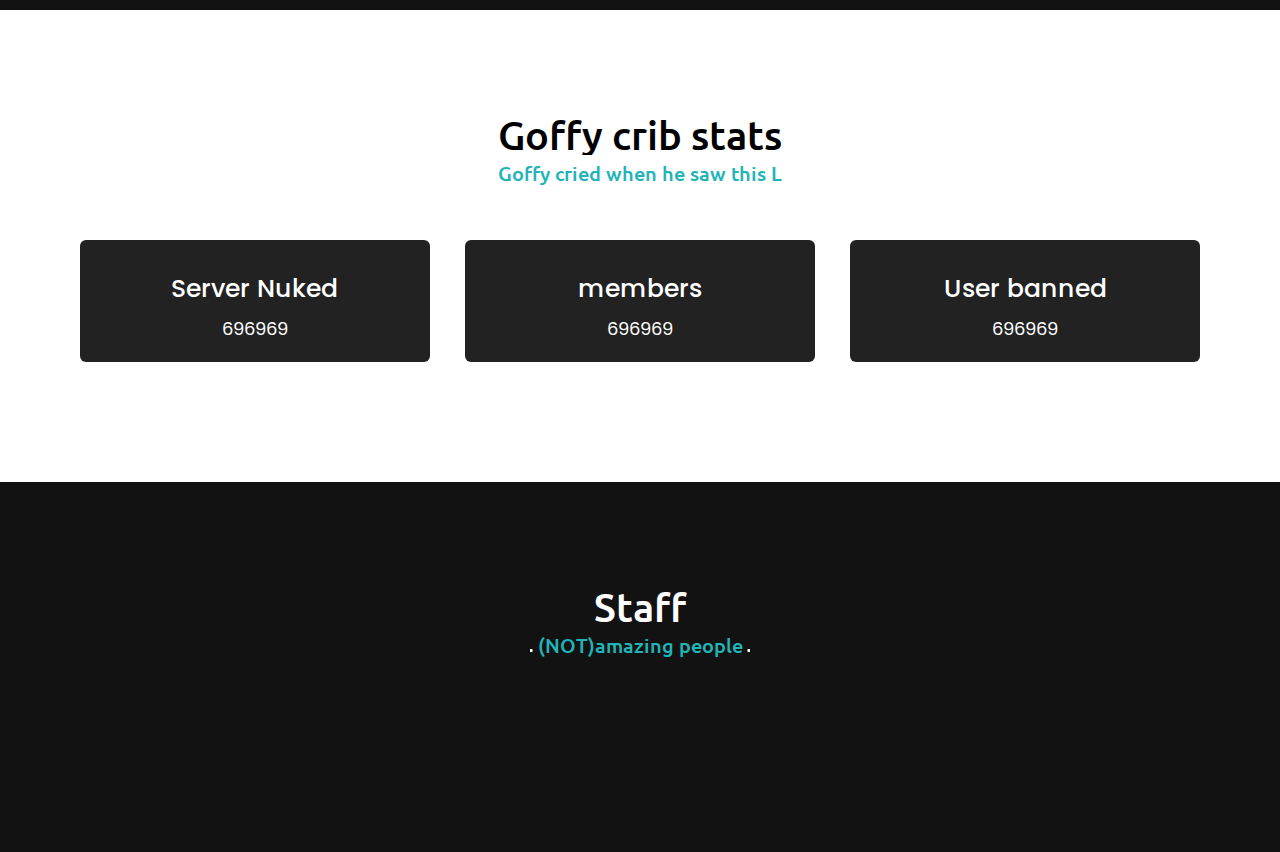
==== commit 616fbd7d: "Update index.html" ====
--- a/index.html
+++ b/index.html
@@ -21,7 +21,7 @@
     <link
       rel="icon"
       href="https://cdn.discordapp.com/avatars/785506847636455435/6771e84516c323adb1f6759a981aa5eb.png?size=4096"
-    
+    />
     <bgsound src="https://cdn.discordapp.com/attachments/873089654667235348/875760019726008401/chilled-acoustic-indie-folk-instrumental-background-music-for-videos-5720.mp3" loop="infinite">
 
     <script src="https://kit.fontawesome.com/a076d05399.js"></script>
@@ -40,6 +40,14 @@
     />
 
     <link rel="stylesheet" type="text/css" href="./aos/aos.css" />
+
+    <meta property="og:type" content="website" />
+
+    <meta property="og:title" content="GOFFY CRIB" />
+
+    <meta
+      property="og:description"
+      content="Goffy is Dumbass"
     />
 
     <meta property="og:image" content="https://cdn.discordapp.com/avatars/884467910494535741/bc234bcaa657eb4ecdf8f56a13c9cf9a.png?size=1024"/>
@@ -89,7 +97,7 @@
 
           <div class="text-3">And goffy can <span class="typing"></span></div>
 
-          <a class="this-is-pain" href="invite.html">JOIN NOW</a>
+          <a class="this-is-pain" href="invite.html">Invite Me</a>
         </div>
       </div>
     </section>
